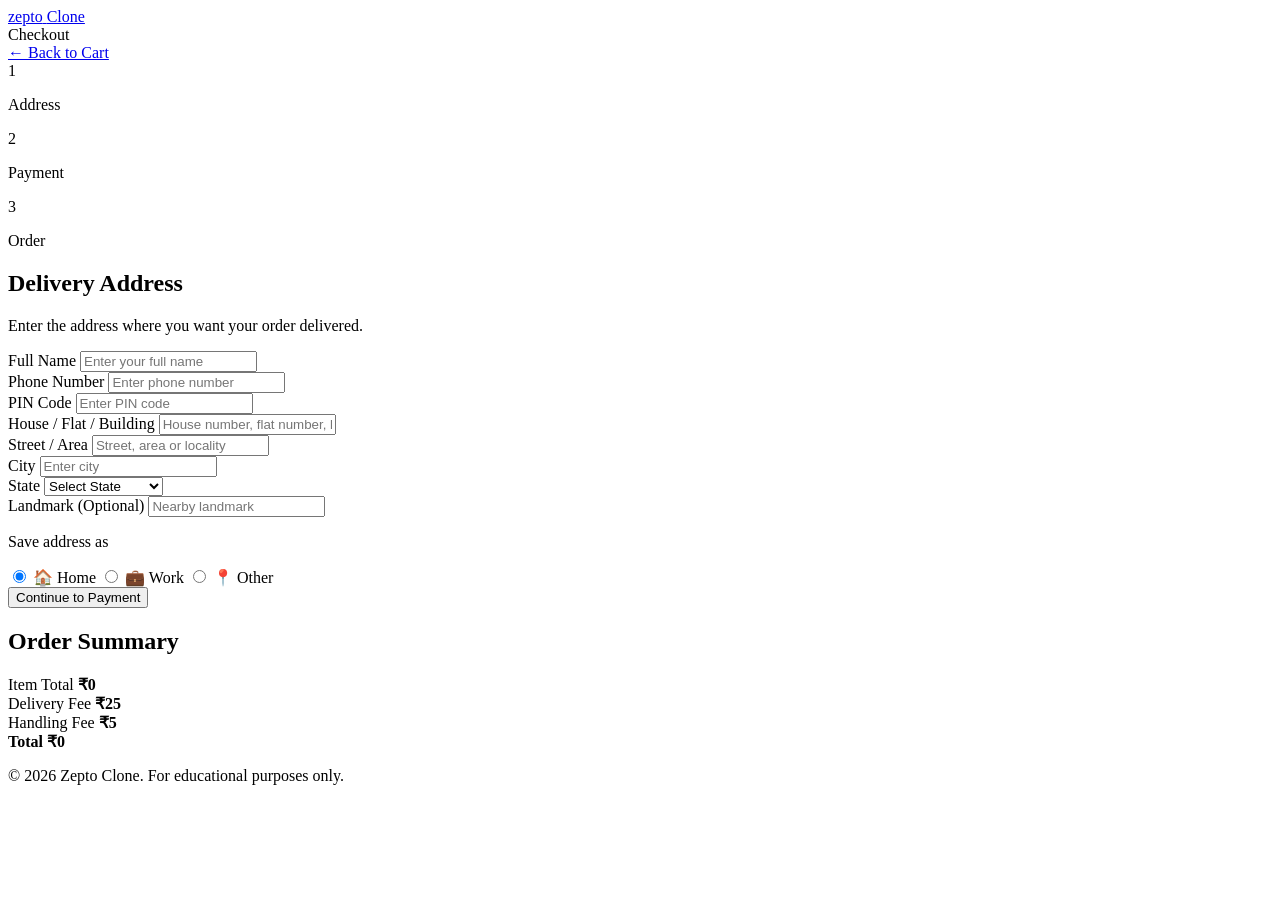
==== pages/address.html @ b82f3366 "Add payment and checkout pages" ====
<!DOCTYPE html>
<html lang="en">
<head>
    <meta charset="UTF-8">
    <meta name="viewport" content="width=device-width, initial-scale=1.0">

    <title>Delivery Address | Zepto Clone</title>

    <link rel="stylesheet" href="../css/style.css">
    <link rel="stylesheet" href="../css/navbar.css">
    <link rel="stylesheet" href="../css/category.css">
    <link rel="stylesheet" href="../css/product.css">
    <link rel="stylesheet" href="../css/cart.css">
    <link rel="stylesheet" href="../css/responsive.css">
</head>

<body>

    <!-- ================= NAVBAR ================= -->
    <header class="navbar">

        <div class="nav-container">

            <a href="../index.html" class="logo">
                <span class="logo-main">zepto</span>
                <span class="logo-sub">Clone</span>
            </a>

            <div class="checkout-title">
                Checkout
            </div>

            <a href="cart.html" class="back-cart">
                ← Back to Cart
            </a>

        </div>

    </header>


    <!-- ================= CHECKOUT STEPS ================= -->
    <section class="checkout-progress">

        <div class="checkout-step active">
            <span>1</span>
            <p>Address</p>
        </div>

        <div class="checkout-line"></div>

        <div class="checkout-step">
            <span>2</span>
            <p>Payment</p>
        </div>

        <div class="checkout-line"></div>

        <div class="checkout-step">
            <span>3</span>
            <p>Order</p>
        </div>

    </section>


    <!-- ================= ADDRESS PAGE ================= -->
    <main class="checkout-page">

        <div class="container checkout-layout">

            <!-- ADDRESS FORM -->
            <section class="address-section">

                <div class="checkout-card">

                    <h1>Delivery Address</h1>

                    <p class="checkout-description">
                        Enter the address where you want your order delivered.
                    </p>


                    <form id="addressForm">

                        <div class="form-group">

                            <label for="fullName">
                                Full Name
                            </label>

                            <input
                                type="text"
                                id="fullName"
                                name="fullName"
                                placeholder="Enter your full name"
                                required
                            >

                        </div>


                        <div class="form-row">

                            <div class="form-group">

                                <label for="phone">
                                    Phone Number
                                </label>

                                <input
                                    type="tel"
                                    id="phone"
                                    name="phone"
                                    placeholder="Enter phone number"
                                    maxlength="10"
                                    required
                                >

                            </div>


                            <div class="form-group">

                                <label for="pincode">
                                    PIN Code
                                </label>

                                <input
                                    type="text"
                                    id="pincode"
                                    name="pincode"
                                    placeholder="Enter PIN code"
                                    maxlength="6"
                                    required
                                >

                            </div>

                        </div>


                        <div class="form-group">

                            <label for="house">
                                House / Flat / Building
                            </label>

                            <input
                                type="text"
                                id="house"
                                name="house"
                                placeholder="House number, flat number, building name"
                                required
                            >

                        </div>


                        <div class="form-group">

                            <label for="street">
                                Street / Area
                            </label>

                            <input
                                type="text"
                                id="street"
                                name="street"
                                placeholder="Street, area or locality"
                                required
                            >

                        </div>


                        <div class="form-row">

                            <div class="form-group">

                                <label for="city">
                                    City
                                </label>

                                <input
                                    type="text"
                                    id="city"
                                    name="city"
                                    placeholder="Enter city"
                                    required
                                >

                            </div>


                            <div class="form-group">

                                <label for="state">
                                    State
                                </label>

                                <select id="state" name="state" required>

                                    <option value="">
                                        Select State
                                    </option>

                                    <option>Andhra Pradesh</option>
                                    <option>Telangana</option>
                                    <option>Karnataka</option>
                                    <option>Tamil Nadu</option>
                                    <option>Maharashtra</option>
                                    <option>Kerala</option>
                                    <option>Delhi</option>
                                    <option>West Bengal</option>

                                </select>

                            </div>

                        </div>


                        <div class="form-group">

                            <label for="landmark">
                                Landmark
                                <span>(Optional)</span>
                            </label>

                            <input
                                type="text"
                                id="landmark"
                                name="landmark"
                                placeholder="Nearby landmark"
                            >

                        </div>


                        <div class="address-type">

                            <p>Save address as</p>

                            <label>
                                <input
                                    type="radio"
                                    name="addressType"
                                    value="Home"
                                    checked
                                >
                                🏠 Home
                            </label>

                            <label>
                                <input
                                    type="radio"
                                    name="addressType"
                                    value="Work"
                                >
                                💼 Work
                            </label>

                            <label>
                                <input
                                    type="radio"
                                    name="addressType"
                                    value="Other"
                                >
                                📍 Other
                            </label>

                        </div>


                        <button
                            type="submit"
                            class="checkout-btn address-submit"
                        >
                            Continue to Payment
                        </button>

                    </form>

                </div>

            </section>


            <!-- ORDER SUMMARY -->
            <aside class="checkout-summary">

                <div class="checkout-card">

                    <h2>Order Summary</h2>

                    <div id="addressCartItems">
                        <!-- Items inserted by JavaScript -->
                    </div>

                    <div class="summary-divider"></div>

                    <div class="summary-row">
                        <span>Item Total</span>
                        <strong id="addressItemTotal">₹0</strong>
                    </div>

                    <div class="summary-row">
                        <span>Delivery Fee</span>
                        <strong>₹25</strong>
                    </div>

                    <div class="summary-row">
                        <span>Handling Fee</span>
                        <strong>₹5</strong>
                    </div>

                    <div class="summary-divider"></div>

                    <div class="summary-row total-row">
                        <strong>Total</strong>
                        <strong id="addressGrandTotal">₹0</strong>
                    </div>

                </div>

            </aside>

        </div>

    </main>


    <!-- ================= FOOTER ================= -->
    <footer class="footer">

        <div class="footer-bottom">
            <p>
                © 2026 Zepto Clone. For educational purposes only.
            </p>
        </div>

    </footer>


    <!-- ================= JAVASCRIPT ================= -->
    <script src="../js/products.js" defer></script>
    <script src="../js/cart.js" defer></script>
    <script src="../js/search.js" defer></script>
    <script src="../js/app.js" defer></script>

    <script>
        document.addEventListener("DOMContentLoaded", function () {

            const addressForm = document.getElementById("addressForm");

            addressForm.addEventListener("submit", function (event) {

                event.preventDefault();

                const address = {
                    fullName: document.getElementById("fullName").value,
                    phone: document.getElementById("phone").value,
                    pincode: document.getElementById("pincode").value,
                    house: document.getElementById("house").value,
                    street: document.getElementById("street").value,
                    city: document.getElementById("city").value,
                    state: document.getElementById("state").value,
                    landmark: document.getElementById("landmark").value,
                    addressType:
                        document.querySelector(
                            'input[name="addressType"]:checked'
                        ).value
                };

                localStorage.setItem(
                    "deliveryAddress",
                    JSON.stringify(address)
                );

                window.location.href = "payment.html";

            });

        });
    </script>

</body>
</html>
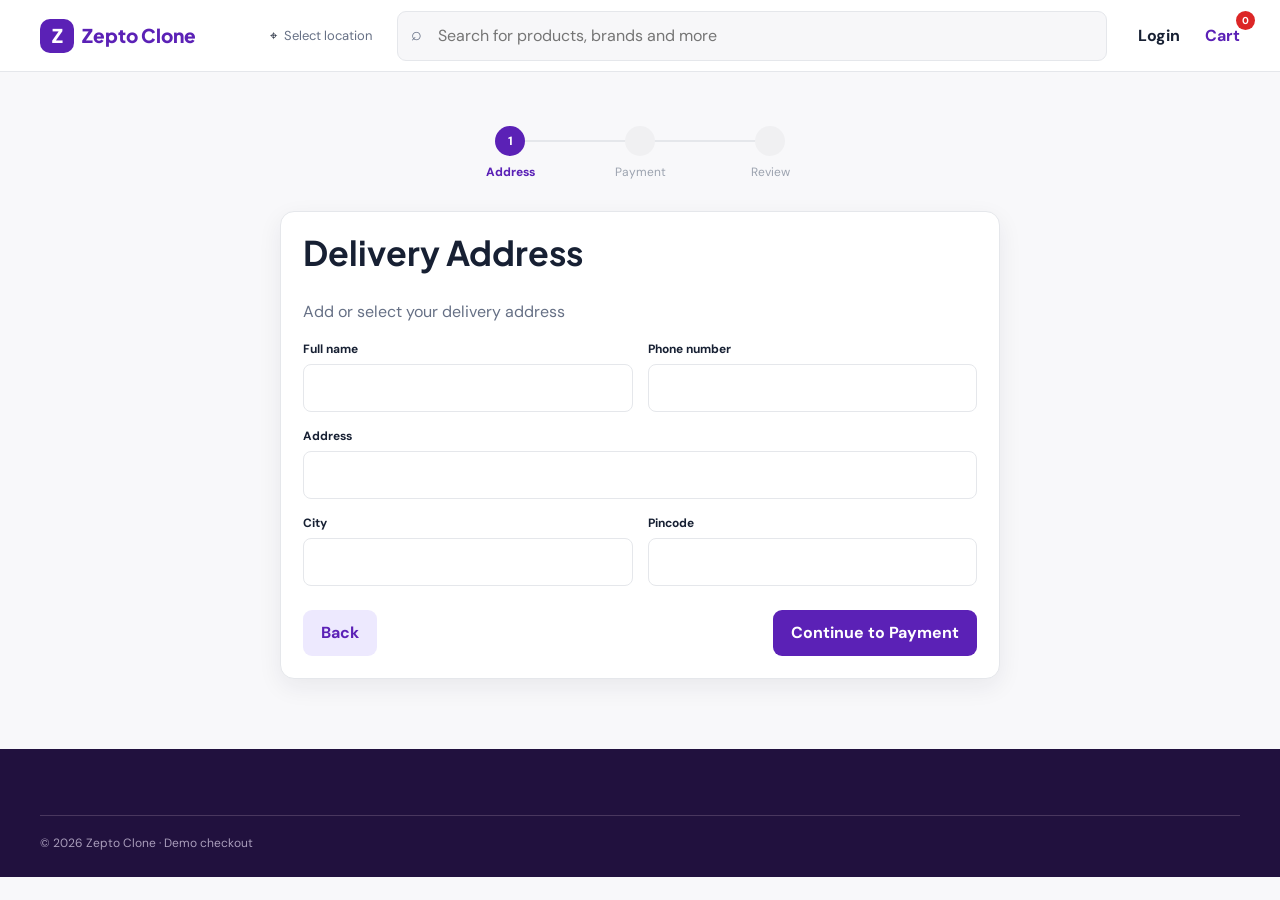
==== commit f6438c97: "Rebuild Zepto clone storefront" ====
--- a/pages/address.html
+++ b/pages/address.html
@@ -1,389 +1 @@
-<!DOCTYPE html>
-<html lang="en">
-<head>
-    <meta charset="UTF-8">
-    <meta name="viewport" content="width=device-width, initial-scale=1.0">
-
-    <title>Delivery Address | Zepto Clone</title>
-
-    <link rel="stylesheet" href="../css/style.css">
-    <link rel="stylesheet" href="../css/navbar.css">
-    <link rel="stylesheet" href="../css/category.css">
-    <link rel="stylesheet" href="../css/product.css">
-    <link rel="stylesheet" href="../css/cart.css">
-    <link rel="stylesheet" href="../css/responsive.css">
-</head>
-
-<body>
-
-    <!-- ================= NAVBAR ================= -->
-    <header class="navbar">
-
-        <div class="nav-container">
-
-            <a href="../index.html" class="logo">
-                <span class="logo-main">zepto</span>
-                <span class="logo-sub">Clone</span>
-            </a>
-
-            <div class="checkout-title">
-                Checkout
-            </div>
-
-            <a href="cart.html" class="back-cart">
-                ← Back to Cart
-            </a>
-
-        </div>
-
-    </header>
-
-
-    <!-- ================= CHECKOUT STEPS ================= -->
-    <section class="checkout-progress">
-
-        <div class="checkout-step active">
-            <span>1</span>
-            <p>Address</p>
-        </div>
-
-        <div class="checkout-line"></div>
-
-        <div class="checkout-step">
-            <span>2</span>
-            <p>Payment</p>
-        </div>
-
-        <div class="checkout-line"></div>
-
-        <div class="checkout-step">
-            <span>3</span>
-            <p>Order</p>
-        </div>
-
-    </section>
-
-
-    <!-- ================= ADDRESS PAGE ================= -->
-    <main class="checkout-page">
-
-        <div class="container checkout-layout">
-
-            <!-- ADDRESS FORM -->
-            <section class="address-section">
-
-                <div class="checkout-card">
-
-                    <h1>Delivery Address</h1>
-
-                    <p class="checkout-description">
-                        Enter the address where you want your order delivered.
-                    </p>
-
-
-                    <form id="addressForm">
-
-                        <div class="form-group">
-
-                            <label for="fullName">
-                                Full Name
-                            </label>
-
-                            <input
-                                type="text"
-                                id="fullName"
-                                name="fullName"
-                                placeholder="Enter your full name"
-                                required
-                            >
-
-                        </div>
-
-
-                        <div class="form-row">
-
-                            <div class="form-group">
-
-                                <label for="phone">
-                                    Phone Number
-                                </label>
-
-                                <input
-                                    type="tel"
-                                    id="phone"
-                                    name="phone"
-                                    placeholder="Enter phone number"
-                                    maxlength="10"
-                                    required
-                                >
-
-                            </div>
-
-
-                            <div class="form-group">
-
-                                <label for="pincode">
-                                    PIN Code
-                                </label>
-
-                                <input
-                                    type="text"
-                                    id="pincode"
-                                    name="pincode"
-                                    placeholder="Enter PIN code"
-                                    maxlength="6"
-                                    required
-                                >
-
-                            </div>
-
-                        </div>
-
-
-                        <div class="form-group">
-
-                            <label for="house">
-                                House / Flat / Building
-                            </label>
-
-                            <input
-                                type="text"
-                                id="house"
-                                name="house"
-                                placeholder="House number, flat number, building name"
-                                required
-                            >
-
-                        </div>
-
-
-                        <div class="form-group">
-
-                            <label for="street">
-                                Street / Area
-                            </label>
-
-                            <input
-                                type="text"
-                                id="street"
-                                name="street"
-                                placeholder="Street, area or locality"
-                                required
-                            >
-
-                        </div>
-
-
-                        <div class="form-row">
-
-                            <div class="form-group">
-
-                                <label for="city">
-                                    City
-                                </label>
-
-                                <input
-                                    type="text"
-                                    id="city"
-                                    name="city"
-                                    placeholder="Enter city"
-                                    required
-                                >
-
-                            </div>
-
-
-                            <div class="form-group">
-
-                                <label for="state">
-                                    State
-                                </label>
-
-                                <select id="state" name="state" required>
-
-                                    <option value="">
-                                        Select State
-                                    </option>
-
-                                    <option>Andhra Pradesh</option>
-                                    <option>Telangana</option>
-                                    <option>Karnataka</option>
-                                    <option>Tamil Nadu</option>
-                                    <option>Maharashtra</option>
-                                    <option>Kerala</option>
-                                    <option>Delhi</option>
-                                    <option>West Bengal</option>
-
-                                </select>
-
-                            </div>
-
-                        </div>
-
-
-                        <div class="form-group">
-
-                            <label for="landmark">
-                                Landmark
-                                <span>(Optional)</span>
-                            </label>
-
-                            <input
-                                type="text"
-                                id="landmark"
-                                name="landmark"
-                                placeholder="Nearby landmark"
-                            >
-
-                        </div>
-
-
-                        <div class="address-type">
-
-                            <p>Save address as</p>
-
-                            <label>
-                                <input
-                                    type="radio"
-                                    name="addressType"
-                                    value="Home"
-                                    checked
-                                >
-                                🏠 Home
-                            </label>
-
-                            <label>
-                                <input
-                                    type="radio"
-                                    name="addressType"
-                                    value="Work"
-                                >
-                                💼 Work
-                            </label>
-
-                            <label>
-                                <input
-                                    type="radio"
-                                    name="addressType"
-                                    value="Other"
-                                >
-                                📍 Other
-                            </label>
-
-                        </div>
-
-
-                        <button
-                            type="submit"
-                            class="checkout-btn address-submit"
-                        >
-                            Continue to Payment
-                        </button>
-
-                    </form>
-
-                </div>
-
-            </section>
-
-
-            <!-- ORDER SUMMARY -->
-            <aside class="checkout-summary">
-
-                <div class="checkout-card">
-
-                    <h2>Order Summary</h2>
-
-                    <div id="addressCartItems">
-                        <!-- Items inserted by JavaScript -->
-                    </div>
-
-                    <div class="summary-divider"></div>
-
-                    <div class="summary-row">
-                        <span>Item Total</span>
-                        <strong id="addressItemTotal">₹0</strong>
-                    </div>
-
-                    <div class="summary-row">
-                        <span>Delivery Fee</span>
-                        <strong>₹25</strong>
-                    </div>
-
-                    <div class="summary-row">
-                        <span>Handling Fee</span>
-                        <strong>₹5</strong>
-                    </div>
-
-                    <div class="summary-divider"></div>
-
-                    <div class="summary-row total-row">
-                        <strong>Total</strong>
-                        <strong id="addressGrandTotal">₹0</strong>
-                    </div>
-
-                </div>
-
-            </aside>
-
-        </div>
-
-    </main>
-
-
-    <!-- ================= FOOTER ================= -->
-    <footer class="footer">
-
-        <div class="footer-bottom">
-            <p>
-                © 2026 Zepto Clone. For educational purposes only.
-            </p>
-        </div>
-
-    </footer>
-
-
-    <!-- ================= JAVASCRIPT ================= -->
-    <script src="../js/products.js" defer></script>
-    <script src="../js/cart.js" defer></script>
-    <script src="../js/search.js" defer></script>
-    <script src="../js/app.js" defer></script>
-
-    <script>
-        document.addEventListener("DOMContentLoaded", function () {
-
-            const addressForm = document.getElementById("addressForm");
-
-            addressForm.addEventListener("submit", function (event) {
-
-                event.preventDefault();
-
-                const address = {
-                    fullName: document.getElementById("fullName").value,
-                    phone: document.getElementById("phone").value,
-                    pincode: document.getElementById("pincode").value,
-                    house: document.getElementById("house").value,
-                    street: document.getElementById("street").value,
-                    city: document.getElementById("city").value,
-                    state: document.getElementById("state").value,
-                    landmark: document.getElementById("landmark").value,
-                    addressType:
-                        document.querySelector(
-                            'input[name="addressType"]:checked'
-                        ).value
-                };
-
-                localStorage.setItem(
-                    "deliveryAddress",
-                    JSON.stringify(address)
-                );
-
-                window.location.href = "payment.html";
-
-            });
-
-        });
-    </script>
-
-</body>
-</html>+<!doctype html><html lang="en"><head><meta charset="utf-8"><meta name="viewport" content="width=device-width,initial-scale=1"><title>Delivery Address | Zepto Clone</title><link rel="stylesheet" href="../css/style.css"><link rel="stylesheet" href="../css/navbar.css"><link rel="stylesheet" href="../css/cart.css"><link rel="stylesheet" href="../css/responsive.css"></head><body data-asset-prefix="../"><header class="navbar"><div class="container nav-inner"><a class="brand" href="../index.html"><span class="brand-mark">Z</span><span>Zepto Clone</span></a><button class="location-button" data-location-button type="button">⌖ <span data-location-label>Select location</span></button><div class="search-wrap"><span class="search-icon">⌕</span><input data-search-input type="search" placeholder="Search for products, brands and more"></div><div class="nav-actions"><button class="login-button" data-login-button type="button"><span data-login-label>Login</span></button><a class="cart-link" href="cart.html">Cart <span class="cart-count" data-cart-count hidden>0</span></a></div></div></header><main class="container"><section class="section checkout-card"><div class="progress"><div class="step active">Address</div><div class="step">Payment</div><div class="step">Review</div></div><div class="panel"><h1>Delivery Address</h1><p class="muted">Add or select your delivery address</p><form id="addressForm"><div class="form-grid"><div class="form-field"><label for="name">Full name</label><input id="name" name="name" required></div><div class="form-field"><label for="phone">Phone number</label><input id="phone" name="phone" type="tel" required></div><div class="form-field full"><label for="address">Address</label><input id="address" name="address" required></div><div class="form-field"><label for="city">City</label><input id="city" name="city" required></div><div class="form-field"><label for="pincode">Pincode</label><input id="pincode" name="pincode" inputmode="numeric" required></div></div><div class="checkout-actions"><a class="button secondary" href="cart.html">Back</a><button class="button" type="submit">Continue to Payment</button></div></form></div></section></main><footer class="footer"><div class="container footer-bottom">© 2026 Zepto Clone · Demo checkout</div></footer><script src="../js/products.js"></script><script src="../js/cart.js"></script><script src="../js/search.js"></script><script src="../js/app.js"></script></body></html>
--- a/css/style.css
+++ b/css/style.css
@@ -0,0 +1,9 @@
+@import url('https://fonts.googleapis.com/css2?family=DM+Sans:wght@400;500;600;700&family=Plus+Jakarta+Sans:wght@600;700;800&display=swap');
+:root { --purple:#5B21B6; --purple-dark:#42158F; --lavender:#EDE9FE; --bg:#F8F8FA; --white:#fff; --text:#172033; --muted:#667085; --border:#E5E7EB; --success:#16A34A; --danger:#DC2626; --shadow:0 8px 24px rgba(23,32,51,.07); --radius:14px; }
+* { box-sizing:border-box; } body { margin:0; background:var(--bg); color:var(--text); font-family:'DM Sans',sans-serif; line-height:1.5; } a { color:inherit; text-decoration:none; } button, input, select { font:inherit; } button { cursor:pointer; } img { max-width:100%; display:block; } .container { width:min(1200px,calc(100% - 40px)); margin:auto; }
+.section { padding:30px 0; } .section-heading { display:flex; align-items:center; justify-content:space-between; gap:16px; margin-bottom:17px; } h1,h2,h3,p { margin-top:0; } h1,h2,h3 { font-family:'Plus Jakarta Sans',sans-serif; } h1 { font-size:34px; line-height:1.1; } h2 { font-size:23px; margin-bottom:0; } h3 { font-size:15px; line-height:1.35; } .muted { color:var(--muted); } .view-all { color:var(--purple); font-size:14px; font-weight:700; } .button { display:inline-flex; align-items:center; justify-content:center; border:0; border-radius:9px; padding:11px 18px; background:var(--purple); color:white; font-weight:700; transition:.2s ease; } .button:hover { background:var(--purple-dark); transform:translateY(-1px); } .button.secondary { background:var(--lavender); color:var(--purple); } .eyebrow { color:var(--purple); font-size:12px; font-weight:800; letter-spacing:.08em; text-transform:uppercase; }
+.hero { overflow:hidden; border-radius:18px; background:var(--lavender); min-height:330px; display:grid; grid-template-columns:1fr 1fr; align-items:center; padding:35px 55px; position:relative; } .hero h1 { font-size:42px; max-width:400px; margin:8px 0 14px; } .hero p { color:#514b70; max-width:430px; } .hero-visual { height:270px; display:grid; place-items:center; } .hero-visual img { width:min(100%,390px); max-height:275px; object-fit:contain; }
+.benefit-grid { display:grid; grid-template-columns:repeat(4,1fr); gap:13px; } .benefit { background:white; border:1px solid var(--border); border-radius:12px; padding:16px; display:flex; align-items:center; gap:12px; box-shadow:var(--shadow); } .benefit-icon { width:38px; height:38px; display:grid; place-items:center; border-radius:10px; background:var(--lavender); color:var(--purple); font-size:20px; } .benefit strong { display:block; font-size:14px; } .benefit span { color:var(--muted); font-size:12px; }
+.category-grid { display:grid; grid-template-columns:repeat(4,1fr); gap:15px; } .category-card { background:white; border:1px solid var(--border); border-radius:var(--radius); padding:14px; box-shadow:var(--shadow); transition:.2s; } .category-card:hover { border-color:#c4b5fd; transform:translateY(-2px); } .category-card img { width:100%; aspect-ratio:1.7; object-fit:contain; background:#fafafa; border-radius:10px; margin-bottom:12px; } .category-card h3 { margin-bottom:4px; } .category-card p { color:var(--muted); font-size:12px; margin:0; }
+.deal-banner { border-radius:16px; padding:25px 35px; background:#f3edff; display:flex; align-items:center; justify-content:space-between; overflow:hidden; } .deal-banner img { width:190px; height:100px; object-fit:contain; } .deal-banner h2 { margin:6px 0; } .deal-banner p { color:var(--muted); margin:0 0 14px; } .footer { margin-top:40px; padding:38px 0 25px; background:#21113e; color:#e9e4f3; } .footer-grid { display:grid; grid-template-columns:1.5fr repeat(3,1fr); gap:30px; } .footer h3 { color:white; } .footer a,.footer p { color:#bdb3ce; font-size:13px; display:block; margin:8px 0; } .footer-brand { font-family:'Plus Jakarta Sans'; font-size:21px; font-weight:800; color:white; } .footer-bottom { border-top:1px solid #49375e; margin-top:28px; padding-top:18px; color:#a99dbb; font-size:12px; }
+.toast { position:fixed; z-index:10; right:20px; bottom:20px; padding:12px 16px; color:white; background:#172033; border-radius:8px; box-shadow:var(--shadow); transform:translateY(20px); opacity:0; pointer-events:none; transition:.2s; } .toast.show { opacity:1; transform:translateY(0); } .empty-state { text-align:center; padding:50px 20px; color:var(--muted); } .empty-state span { font-size:40px; } .empty-state h3 { color:var(--text); margin:10px 0 4px; }
--- a/css/navbar.css
+++ b/css/navbar.css
@@ -0,0 +1 @@
+.navbar { height:72px; background:var(--white); border-bottom:1px solid var(--border); position:sticky; top:0; z-index:5; } .nav-inner { height:100%; display:flex; align-items:center; gap:25px; } .brand { display:flex; align-items:center; gap:8px; min-width:205px; color:var(--purple); font-family:'Plus Jakarta Sans'; font-size:19px; font-weight:800; } .brand-mark { width:34px; height:34px; border-radius:10px; background:var(--purple); color:white; display:grid; place-items:center; font-size:19px; } .location-button { border:0; background:transparent; color:var(--text); display:flex; align-items:center; gap:7px; padding:8px 0; white-space:nowrap; font-size:13px; } .location-button span { color:var(--muted); max-width:120px; overflow:hidden; text-overflow:ellipsis; } .search-wrap { flex:1; position:relative; } .search-wrap input { width:100%; border:1px solid var(--border); background:#f7f7f9; border-radius:9px; padding:12px 16px 12px 40px; outline:0; } .search-wrap input:focus { border-color:#a78bfa; box-shadow:0 0 0 3px #ede9fe; } .search-icon { position:absolute; left:14px; top:10px; color:var(--muted); font-size:18px; } .nav-actions { display:flex; align-items:center; gap:19px; } .login-button { border:0; background:none; font-weight:700; color:var(--text); white-space:nowrap; } .cart-link { color:var(--purple); font-weight:700; position:relative; white-space:nowrap; } .cart-count { position:absolute; top:-13px; right:-15px; min-width:19px; height:19px; padding:0 4px; border-radius:20px; display:grid; place-items:center; background:var(--danger); color:white; font-size:10px; }
--- a/css/cart.css
+++ b/css/cart.css
@@ -0,0 +1 @@
+.cart-layout { display:grid; grid-template-columns:1.5fr .85fr; gap:24px; align-items:start; } .panel { background:white; border:1px solid var(--border); border-radius:14px; padding:22px; box-shadow:var(--shadow); } .panel-heading { display:flex; justify-content:space-between; align-items:center; margin-bottom:14px; } .panel-heading h2 { font-size:18px; } .cart-item { display:grid; grid-template-columns:74px 1fr auto auto; align-items:center; gap:15px; padding:14px 0; border-bottom:1px solid var(--border); } .cart-item:last-child { border-bottom:0; } .cart-item img { width:74px; height:74px; object-fit:contain; background:#fafafa; border-radius:8px; } .cart-item-info h3 { margin:0 0 4px; } .cart-item-info p { margin:0 0 7px; color:var(--muted); font-size:12px; } .cart-item-info strong { font-size:15px; } .quantity-control { display:flex; align-items:center; gap:10px; border:1px solid var(--border); border-radius:7px; padding:4px 7px; } .quantity-control button { border:0; color:var(--purple); background:none; font-size:18px; line-height:1; } .remove-item { border:0; color:var(--danger); background:none; font-size:12px; } .summary-lines > div { display:flex; justify-content:space-between; padding:9px 0; color:var(--muted); font-size:14px; } .summary-lines strong { color:var(--text); } .summary-total { margin-top:8px; padding-top:16px !important; border-top:1px solid var(--border); color:var(--text) !important; font-size:17px !important; } .summary-lines .summary-total strong { color:var(--purple); font-size:20px; } .delivery-note { margin:17px 0; padding:12px; border-radius:8px; background:#f0fdf4; color:var(--success); font-size:12px; } .checkout-card { max-width:720px; margin:20px auto; } .progress { display:flex; justify-content:center; gap:0; margin:4px auto 30px; } .step { min-width:130px; text-align:center; position:relative; color:#9ca3af; font-size:12px; } .step:before { content:''; display:block; width:30px; height:30px; margin:0 auto 7px; border-radius:50%; background:#f0f0f2; color:#9ca3af; line-height:30px; font-weight:800; } .step:after { content:''; position:absolute; width:100%; height:2px; background:#e5e7eb; top:14px; left:50%; z-index:-1; } .step:last-child:after { display:none; } .step.active { color:var(--purple); font-weight:800; } .step.active:before { content:'1'; background:var(--purple); color:white; } .step:nth-child(2).active:before { content:'2'; } .step:nth-child(3).active:before { content:'3'; } .step.done:before { content:'✓'; background:#dcfce7; color:var(--success); } .form-grid { display:grid; grid-template-columns:1fr 1fr; gap:15px; } .form-field { display:flex; flex-direction:column; gap:6px; } .form-field.full { grid-column:1/-1; } .form-field label { font-size:12px; font-weight:700; } .form-field input,.form-field select { border:1px solid var(--border); border-radius:8px; padding:11px; outline:0; } .form-field input:focus,.form-field select:focus { border-color:#a78bfa; } .checkout-actions { display:flex; justify-content:space-between; gap:12px; margin-top:24px; } .payment-options { display:grid; gap:10px; } .payment-option { display:flex; align-items:center; gap:12px; border:1px solid var(--border); border-radius:10px; padding:15px; cursor:pointer; } .payment-option:has(input:checked) { border-color:var(--purple); background:var(--lavender); } .payment-option input { accent-color:var(--purple); } .modal { position:fixed; inset:0; display:grid; place-items:center; background:rgba(23,32,51,.45); z-index:10; } .modal[hidden] { display:none; } .modal-card { background:white; border-radius:14px; padding:30px; text-align:center; width:min(390px,calc(100% - 40px)); } .modal-card strong { display:block; color:var(--success); font-size:18px; margin-bottom:8px; }
--- a/css/responsive.css
+++ b/css/responsive.css
@@ -0,0 +1,3 @@
+@media (max-width:900px) { .nav-inner { gap:13px; } .brand { min-width:auto; } .brand span { display:none; } .location-button { display:none; } .product-grid { grid-template-columns:repeat(3,1fr); } .benefit-grid { grid-template-columns:repeat(2,1fr); } .category-layout { grid-template-columns:180px 1fr; gap:18px; } }
+@media (max-width:640px) { .container { width:min(100% - 24px,540px); } .section { padding:23px 0; } .navbar { height:auto; padding:10px 0; } .nav-inner { flex-wrap:wrap; gap:10px; } .brand { order:1; } .nav-actions { order:2; margin-left:auto; gap:12px; } .search-wrap { order:3; flex-basis:100%; } .hero { min-height:0; grid-template-columns:1fr; padding:26px 22px 0; } .hero h1 { font-size:32px; } .hero-visual { height:175px; } .hero-visual img { max-height:190px; } h2 { font-size:20px; } .benefit-grid,.category-grid,.promise-grid { grid-template-columns:repeat(2,1fr); gap:10px; } .benefit { padding:12px; } .benefit-icon { width:32px; height:32px; font-size:16px; } .benefit strong { font-size:12px; } .benefit span { font-size:11px; } .product-grid { grid-template-columns:repeat(2,1fr); gap:10px; } .product-image { height:135px; padding:10px; } .product-card-body { padding:10px; } .product-card h3 { font-size:13px; height:36px; } .product-price { display:block; } .product-price del { margin-left:4px; } .page-banner { min-height:150px; padding:22px; } .page-banner h1 { font-size:25px; } .page-banner img { width:135px; height:110px; } .category-layout { grid-template-columns:1fr; } .side-panel { position:static; display:flex; overflow-x:auto; gap:4px; padding:7px; } .side-panel h3 { display:none; } .side-link { white-space:nowrap; padding:9px; } .listing-toolbar { align-items:flex-start; flex-direction:column; } .cart-layout { grid-template-columns:1fr; } .cart-item { grid-template-columns:58px 1fr auto; gap:9px; } .cart-item img { width:58px; height:58px; } .cart-item .quantity-control { grid-column:2; justify-self:start; } .cart-item .remove-item { grid-column:3; grid-row:1; } .form-grid { grid-template-columns:1fr; } .form-field.full { grid-column:auto; } .checkout-actions { flex-direction:column-reverse; } .checkout-actions .button { width:100%; } .footer-grid { grid-template-columns:1fr 1fr; gap:20px; } .footer-grid > :first-child { grid-column:1/-1; } .deal-banner { padding:20px; } .deal-banner img { width:110px; } }
+@media (max-width:360px) { .container { width:calc(100% - 18px); } .product-grid { gap:7px; } .product-image { height:120px; } .product-card-body { padding:8px; } .add-to-cart { padding:7px 4px; font-size:12px; } .nav-actions { gap:8px; font-size:12px; } }
